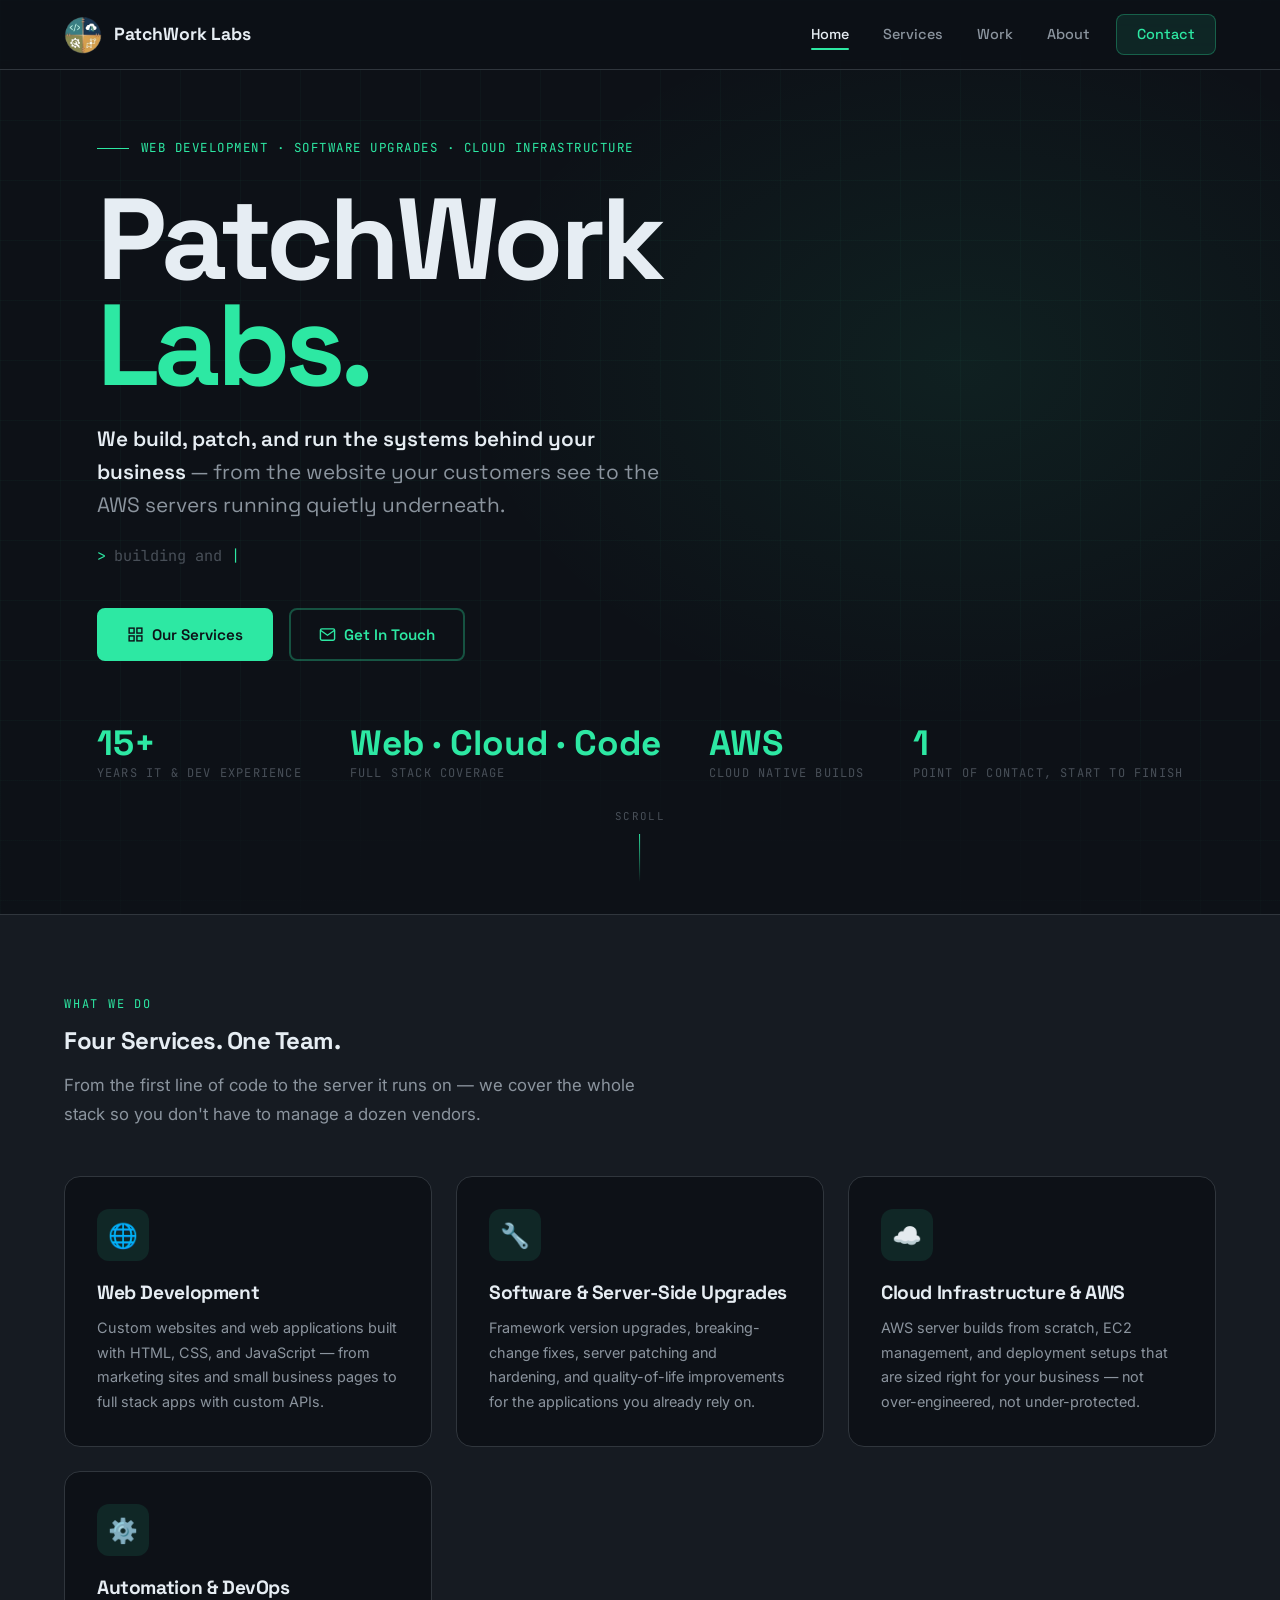
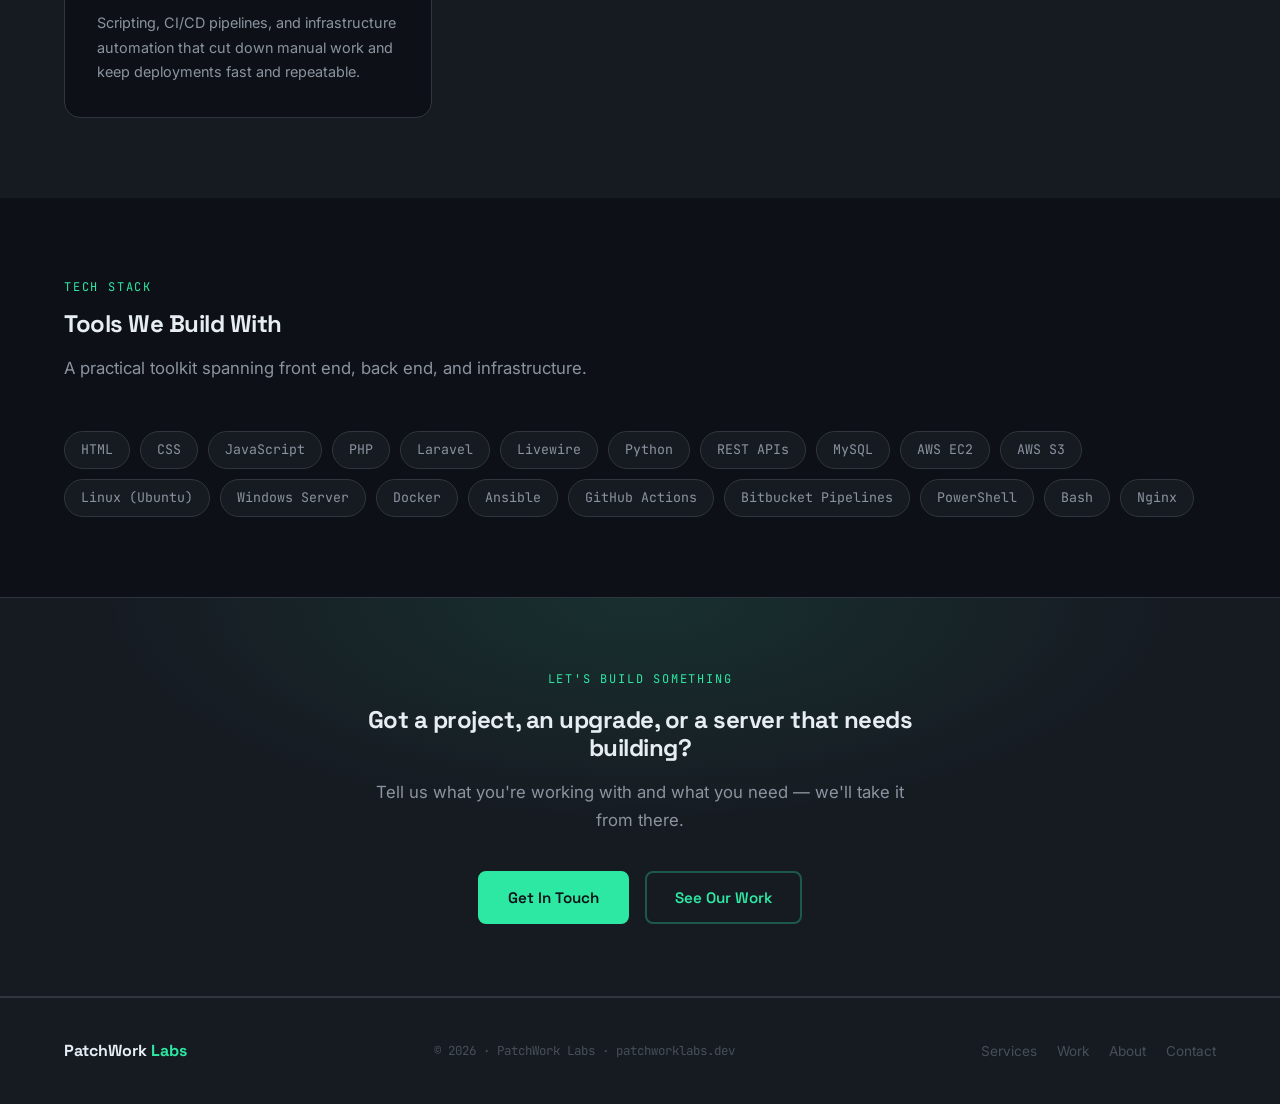
==== index.html @ 98d49770 "Build PatchWork Labs business site Add full 5-page site (home, services, work, about, contact) with " ====
<!DOCTYPE html>
<html lang="en">
<head>
  <meta charset="UTF-8" />
  <meta name="viewport" content="width=device-width, initial-scale=1.0" />
  <title>PatchWork Labs — Web Development, Software & Cloud Infrastructure</title>
  <meta name="description" content="PatchWork Labs builds and maintains the software and infrastructure that runs your business — web development, server-side software upgrades, and AWS cloud infrastructure." />
  <meta property="og:type" content="website" />
  <meta property="og:title" content="PatchWork Labs — Web Development, Software & Cloud Infrastructure" />
  <meta property="og:description" content="PatchWork Labs builds and maintains the software and infrastructure that runs your business — web development, server-side software upgrades, and AWS cloud infrastructure." />
  <meta property="og:image" content="https://patchworklabs.dev/images/logo-lockup.png" />
  <meta property="og:url" content="https://patchworklabs.dev/" />
  <link rel="preconnect" href="https://fonts.googleapis.com" />
  <link rel="preconnect" href="https://fonts.gstatic.com" crossorigin />
  <link href="https://fonts.googleapis.com/css2?family=Space+Grotesk:wght@300;400;500;600;700&family=Inter:wght@300;400;500;600&family=JetBrains+Mono:wght@400;500&display=swap" rel="stylesheet" />
  <link rel="stylesheet" href="css/style.css" />
  <link rel="icon" type="image/png" href="images/logo-badge.png" />
</head>
<body>

  <nav class="nav">
    <div class="nav-inner">
      <a href="index.html" class="nav-logo">
        <img src="images/logo-badge.png" alt="PatchWork Labs logo" class="nav-logo-icon" />
        PatchWork Labs
      </a>
      <ul class="nav-links">
        <li><a href="index.html">Home</a></li>
        <li><a href="services.html">Services</a></li>
        <li><a href="work.html">Work</a></li>
        <li><a href="about.html">About</a></li>
        <li class="nav-cta"><a href="contact.html">Contact</a></li>
      </ul>
      <button class="nav-toggle" aria-label="Toggle menu">
        <span></span><span></span><span></span>
      </button>
    </div>
  </nav>

  <div class="mobile-nav">
    <a href="index.html">Home</a>
    <a href="services.html">Services</a>
    <a href="work.html">Work</a>
    <a href="about.html">About</a>
    <a href="contact.html">Contact</a>
  </div>

  <!-- HERO -->
  <section class="hero">
    <div class="hero-content">
      <div class="hero-eyebrow">Web Development · Software Upgrades · Cloud Infrastructure</div>
      <h1 class="hero-name">
        PatchWork<br /><span class="line2">Labs.</span>
      </h1>
      <p class="hero-title">
        <strong>We build, patch, and run the systems behind your business</strong> —
        from the website your customers see to the AWS servers running quietly underneath.
      </p>
      <div class="hero-tagline">
        <span class="typing-text"></span><span class="cursor">|</span>
      </div>
      <div class="hero-cta">
        <a href="services.html" class="btn btn-primary">
          <svg viewBox="0 0 24 24" fill="none" stroke="currentColor" stroke-width="2">
            <rect x="3" y="3" width="7" height="7"/><rect x="14" y="3" width="7" height="7"/>
            <rect x="14" y="14" width="7" height="7"/><rect x="3" y="14" width="7" height="7"/>
          </svg>
          Our Services
        </a>
        <a href="contact.html" class="btn btn-outline">
          <svg viewBox="0 0 24 24" fill="none" stroke="currentColor" stroke-width="2">
            <path d="M4 4h16c1.1 0 2 .9 2 2v12c0 1.1-.9 2-2 2H4c-1.1 0-2-.9-2-2V6c0-1.1.9-2 2-2z"/>
            <polyline points="22,6 12,13 2,6"/>
          </svg>
          Get In Touch
        </a>
      </div>
      <div class="hero-stats">
        <div class="stat-item">
          <span class="stat-number">15+</span>
          <span class="stat-label">Years IT &amp; Dev Experience</span>
        </div>
        <div class="stat-item">
          <span class="stat-number">Web · Cloud · Code</span>
          <span class="stat-label">Full Stack Coverage</span>
        </div>
        <div class="stat-item">
          <span class="stat-number">AWS</span>
          <span class="stat-label">Cloud Native Builds</span>
        </div>
        <div class="stat-item">
          <span class="stat-number">1</span>
          <span class="stat-label">Point Of Contact, Start To Finish</span>
        </div>
      </div>
    </div>
    <div class="scroll-indicator">
      <span>scroll</span>
      <div class="scroll-indicator-line"></div>
    </div>
  </section>

  <!-- WHAT WE DO -->
  <section class="section-padding" style="background: var(--bg-secondary); border-top: 1px solid var(--border);">
    <div class="container">
      <span class="section-label">What We Do</span>
      <h2 class="section-title">Four Services. One Team.</h2>
      <p class="section-subtitle">From the first line of code to the server it runs on — we cover the whole stack so you don't have to manage a dozen vendors.</p>
      <div class="features-grid">
        <div class="feature-card fade-up">
          <div class="feature-icon">🌐</div>
          <h3>Web Development</h3>
          <p>Custom websites and web applications built with HTML, CSS, and JavaScript — from marketing sites and small business pages to full stack apps with custom APIs.</p>
        </div>
        <div class="feature-card fade-up">
          <div class="feature-icon">🔧</div>
          <h3>Software &amp; Server-Side Upgrades</h3>
          <p>Framework version upgrades, breaking-change fixes, server patching and hardening, and quality-of-life improvements for the applications you already rely on.</p>
        </div>
        <div class="feature-card fade-up">
          <div class="feature-icon">☁️</div>
          <h3>Cloud Infrastructure &amp; AWS</h3>
          <p>AWS server builds from scratch, EC2 management, and deployment setups that are sized right for your business — not over-engineered, not under-protected.</p>
        </div>
        <div class="feature-card fade-up">
          <div class="feature-icon">⚙️</div>
          <h3>Automation &amp; DevOps</h3>
          <p>Scripting, CI/CD pipelines, and infrastructure automation that cut down manual work and keep deployments fast and repeatable.</p>
        </div>
      </div>
    </div>
  </section>

  <!-- TECH STACK -->
  <section class="section-padding">
    <div class="container">
      <span class="section-label">Tech Stack</span>
      <h2 class="section-title">Tools We Build With</h2>
      <p class="section-subtitle">A practical toolkit spanning front end, back end, and infrastructure.</p>
      <div class="skills-cloud">
        <span class="skill-badge">HTML</span>
        <span class="skill-badge">CSS</span>
        <span class="skill-badge">JavaScript</span>
        <span class="skill-badge">PHP</span>
        <span class="skill-badge">Laravel</span>
        <span class="skill-badge">Livewire</span>
        <span class="skill-badge">Python</span>
        <span class="skill-badge">REST APIs</span>
        <span class="skill-badge">MySQL</span>
        <span class="skill-badge">AWS EC2</span>
        <span class="skill-badge">AWS S3</span>
        <span class="skill-badge">Linux (Ubuntu)</span>
        <span class="skill-badge">Windows Server</span>
        <span class="skill-badge">Docker</span>
        <span class="skill-badge">Ansible</span>
        <span class="skill-badge">GitHub Actions</span>
        <span class="skill-badge">Bitbucket Pipelines</span>
        <span class="skill-badge">PowerShell</span>
        <span class="skill-badge">Bash</span>
        <span class="skill-badge">Nginx</span>
      </div>
    </div>
  </section>

  <!-- CTA BAND -->
  <div class="cta-band">
    <div class="cta-band-inner">
      <span class="section-label" style="text-align:center; display:block; margin-bottom:16px;">Let's Build Something</span>
      <h2>Got a project, an upgrade, or a server that needs building?</h2>
      <p>Tell us what you're working with and what you need — we'll take it from there.</p>
      <div class="btn-group">
        <a href="contact.html" class="btn btn-primary">Get In Touch</a>
        <a href="work.html" class="btn btn-outline">See Our Work</a>
      </div>
    </div>
  </div>

  <footer class="footer">
    <div class="footer-inner">
      <div class="footer-brand">PatchWork <span class="accent">Labs</span></div>
      <div class="footer-copy">© 2026 · PatchWork Labs · patchworklabs.dev</div>
      <div class="footer-links">
        <a href="services.html">Services</a>
        <a href="work.html">Work</a>
        <a href="about.html">About</a>
        <a href="contact.html">Contact</a>
      </div>
    </div>
  </footer>

  <script src="js/main.js"></script>
</body>
</html>
---- css/style.css ----
/* =====================================================
   PatchWork Labs — Business Site
   Theme: Dark & Bold | Accent: Lab Green #2de8a3
   ===================================================== */

@import url('https://fonts.googleapis.com/css2?family=Space+Grotesk:wght@300;400;500;600;700&family=Inter:wght@300;400;500;600&family=JetBrains+Mono:wght@400;500&display=swap');

/* === CSS VARIABLES === */
:root {
  --bg-primary: #0d1117;
  --bg-secondary: #161b22;
  --bg-tertiary: #21262d;
  --accent: #2de8a3;
  --accent-dim: rgba(45, 232, 163, 0.1);
  --accent-border: rgba(45, 232, 163, 0.3);
  --accent-glow: 0 0 28px rgba(45, 232, 163, 0.2);
  --text-primary: #e6edf3;
  --text-secondary: #8b949e;
  --text-muted: #484f58;
  --border: #30363d;
  --success: #3fb950;
  --error: #f85149;
  --radius: 8px;
  --radius-lg: 16px;
  --radius-xl: 24px;
  --nav-height: 70px;
  --transition: 0.25s ease;
  --transition-slow: 0.45s ease;
  --font-heading: 'Space Grotesk', sans-serif;
  --font-body: 'Inter', sans-serif;
  --font-mono: 'JetBrains Mono', monospace;
  --max-width: 1200px;
  --section-padding: 80px 0;
}

/* === RESET === */
*, *::before, *::after { box-sizing: border-box; margin: 0; padding: 0; }
html { scroll-behavior: smooth; }
body {
  background-color: var(--bg-primary);
  color: var(--text-primary);
  font-family: var(--font-body);
  line-height: 1.65;
  overflow-x: hidden;
  -webkit-font-smoothing: antialiased;
}

/* === SCROLLBAR === */
::-webkit-scrollbar { width: 6px; }
::-webkit-scrollbar-track { background: var(--bg-primary); }
::-webkit-scrollbar-thumb { background: var(--border); border-radius: 3px; }
::-webkit-scrollbar-thumb:hover { background: var(--accent); }

/* === SELECTION === */
::selection { background: var(--accent-dim); color: var(--accent); }

/* === TYPOGRAPHY === */
h1, h2, h3, h4, h5 {
  font-family: var(--font-heading);
  font-weight: 700;
  line-height: 1.2;
  letter-spacing: -0.02em;
  color: var(--text-primary);
}
p { color: var(--text-secondary); }
a { color: var(--accent); text-decoration: none; transition: color var(--transition); }
a:hover { color: #fff; }
em { color: var(--text-primary); font-style: italic; }

/* === LAYOUT === */
.container { max-width: var(--max-width); margin: 0 auto; padding: 0 24px; }
.section-padding { padding: var(--section-padding); }

/* === UTILITY === */
.accent { color: var(--accent); }

.section-label {
  font-family: var(--font-mono);
  font-size: 0.75rem;
  letter-spacing: 0.15em;
  text-transform: uppercase;
  color: var(--accent);
  display: block;
  margin-bottom: 12px;
}
.section-title { margin-bottom: 16px; }
.section-subtitle {
  font-size: 1.05rem;
  color: var(--text-secondary);
  max-width: 580px;
  margin-bottom: 48px;
  line-height: 1.7;
}

.tag {
  display: inline-block;
  padding: 3px 11px;
  background: var(--accent-dim);
  border: 1px solid var(--accent-border);
  border-radius: 100px;
  font-size: 0.72rem;
  font-family: var(--font-mono);
  color: var(--accent);
  white-space: nowrap;
}

/* === BUTTONS === */
.btn {
  display: inline-flex;
  align-items: center;
  gap: 8px;
  padding: 12px 28px;
  border-radius: var(--radius);
  font-family: var(--font-heading);
  font-weight: 600;
  font-size: 0.95rem;
  cursor: pointer;
  transition: all var(--transition);
  border: 2px solid transparent;
  text-decoration: none;
  white-space: nowrap;
}
.btn svg { width: 17px; height: 17px; flex-shrink: 0; }

.btn-primary {
  background: var(--accent);
  color: var(--bg-primary);
  border-color: var(--accent);
}
.btn-primary:hover {
  background: transparent;
  color: var(--accent);
  box-shadow: var(--accent-glow);
}

.btn-outline {
  background: transparent;
  color: var(--accent);
  border-color: var(--accent-border);
}
.btn-outline:hover {
  background: var(--accent-dim);
  border-color: var(--accent);
  color: var(--accent);
  box-shadow: var(--accent-glow);
}

.btn:disabled {
  cursor: not-allowed;
  opacity: 0.6;
}

/* === NAVIGATION === */
.nav {
  position: fixed;
  top: 0; left: 0; right: 0;
  height: var(--nav-height);
  background: rgba(13, 17, 23, 0.8);
  backdrop-filter: blur(16px);
  -webkit-backdrop-filter: blur(16px);
  border-bottom: 1px solid var(--border);
  z-index: 1000;
  transition: all var(--transition);
}
.nav.scrolled {
  background: rgba(13, 17, 23, 0.98);
  box-shadow: 0 4px 30px rgba(0,0,0,0.4);
}
.nav-inner {
  display: flex;
  align-items: center;
  justify-content: space-between;
  height: 100%;
  max-width: var(--max-width);
  margin: 0 auto;
  padding: 0 24px;
}
.nav-logo {
  display: flex;
  align-items: center;
  gap: 12px;
  font-family: var(--font-heading);
  font-weight: 700;
  font-size: 1.1rem;
  color: var(--text-primary);
  text-decoration: none;
}
.nav-logo:hover { color: var(--text-primary); }
.nav-logo-icon {
  width: 38px; height: 38px;
  border-radius: 50%;
  display: block;
  flex-shrink: 0;
}
.nav-links {
  display: flex;
  align-items: center;
  gap: 2px;
  list-style: none;
}
.nav-links a {
  display: block;
  padding: 8px 16px;
  font-family: var(--font-heading);
  font-weight: 500;
  font-size: 0.9rem;
  color: var(--text-secondary);
  border-radius: var(--radius);
  position: relative;
  transition: color var(--transition);
}
.nav-links a::after {
  content: '';
  position: absolute;
  bottom: 4px; left: 16px; right: 16px;
  height: 2px;
  background: var(--accent);
  transform: scaleX(0);
  transition: transform var(--transition);
  border-radius: 1px;
}
.nav-links a:hover,
.nav-links a.active { color: var(--text-primary); }
.nav-links a:hover::after,
.nav-links a.active::after { transform: scaleX(1); }

.nav-links .nav-cta { margin-left: 8px; }
.nav-links .nav-cta a {
  padding: 8px 20px;
  background: var(--accent-dim);
  border: 1px solid var(--accent-border);
  color: var(--accent);
  transition: all var(--transition);
}
.nav-links .nav-cta a:hover {
  background: var(--accent);
  color: var(--bg-primary);
}
.nav-links .nav-cta a::after { display: none; }

.nav-toggle {
  display: none;
  flex-direction: column;
  gap: 5px;
  cursor: pointer;
  padding: 8px;
  border: none;
  background: transparent;
}
.nav-toggle span {
  display: block;
  width: 24px; height: 2px;
  background: var(--text-secondary);
  border-radius: 1px;
  transition: all var(--transition);
}
.nav-toggle.open span:nth-child(1) { transform: rotate(45deg) translate(5px, 5px); }
.nav-toggle.open span:nth-child(2) { opacity: 0; }
.nav-toggle.open span:nth-child(3) { transform: rotate(-45deg) translate(5px, -5px); }

/* === MOBILE NAV === */
.mobile-nav {
  position: fixed;
  top: var(--nav-height);
  left: 0; right: 0;
  background: rgba(13, 17, 23, 0.98);
  backdrop-filter: blur(16px);
  border-bottom: 1px solid var(--border);
  padding: 12px 24px 20px;
  z-index: 999;
  flex-direction: column;
  gap: 4px;
  display: none;
}
.mobile-nav.open { display: flex; }
.mobile-nav a {
  display: block;
  padding: 11px 16px;
  font-family: var(--font-heading);
  font-weight: 500;
  color: var(--text-secondary);
  border-radius: var(--radius);
  border-left: 2px solid transparent;
  transition: all var(--transition);
}
.mobile-nav a:hover,
.mobile-nav a.active {
  background: var(--accent-dim);
  color: var(--accent);
  border-left-color: var(--accent);
}

/* === HERO === */
.hero {
  min-height: 100vh;
  display: flex;
  align-items: center;
  padding-top: var(--nav-height);
  position: relative;
  overflow: hidden;
}
.hero::before {
  content: '';
  position: absolute; inset: 0;
  background-image:
    linear-gradient(rgba(45, 232, 163, 0.03) 1px, transparent 1px),
    linear-gradient(90deg, rgba(45, 232, 163, 0.03) 1px, transparent 1px);
  background-size: 60px 60px;
  z-index: 0;
}
.hero::after {
  content: '';
  position: absolute; inset: 0;
  background:
    radial-gradient(ellipse 60% 60% at 75% 40%, rgba(45, 232, 163, 0.07) 0%, transparent 65%),
    radial-gradient(ellipse 100% 40% at 50% 100%, var(--bg-primary) 20%, transparent 70%);
  z-index: 0;
}
.hero-content {
  position: relative;
  z-index: 1;
  max-width: var(--max-width);
  margin: 0 auto;
  padding: 60px 24px 130px;
}
.hero-eyebrow {
  display: inline-flex;
  align-items: center;
  gap: 12px;
  font-family: var(--font-mono);
  font-size: 0.78rem;
  letter-spacing: 0.12em;
  color: var(--accent);
  text-transform: uppercase;
  margin-bottom: 28px;
}
.hero-eyebrow::before {
  content: '';
  display: block;
  width: 32px; height: 1px;
  background: var(--accent);
}
.hero-name {
  font-size: clamp(3.2rem, 9vw, 7.5rem);
  font-weight: 700;
  letter-spacing: -0.04em;
  line-height: 0.92;
  margin-bottom: 24px;
}
.hero-name .line2 {
  color: var(--accent);
  display: block;
}
.hero-title {
  font-family: var(--font-heading);
  font-size: clamp(1rem, 2.2vw, 1.3rem);
  font-weight: 400;
  color: var(--text-secondary);
  margin-bottom: 20px;
  max-width: 580px;
  line-height: 1.6;
}
.hero-title strong { color: var(--text-primary); font-weight: 600; }
.hero-tagline {
  font-size: 0.95rem;
  color: var(--text-muted);
  font-family: var(--font-mono);
  margin-bottom: 40px;
  display: flex;
  align-items: center;
  gap: 8px;
  min-height: 1.5em;
}
.hero-tagline::before {
  content: '>';
  color: var(--accent);
}
.cursor {
  color: var(--accent);
  animation: blink 1s step-end infinite;
  font-weight: 300;
  margin-left: 1px;
}
@keyframes blink {
  0%, 100% { opacity: 1; }
  50% { opacity: 0; }
}
.hero-cta {
  display: flex;
  flex-wrap: wrap;
  gap: 16px;
  margin-bottom: 64px;
}
.hero-stats {
  display: flex;
  flex-wrap: wrap;
  gap: 48px;
}
.stat-item { display: flex; flex-direction: column; gap: 4px; }
.stat-number {
  font-family: var(--font-heading);
  font-size: 2.2rem;
  font-weight: 700;
  color: var(--accent);
  line-height: 1;
}
.stat-label {
  font-size: 0.75rem;
  color: var(--text-muted);
  text-transform: uppercase;
  letter-spacing: 0.1em;
  font-family: var(--font-mono);
}
.scroll-indicator {
  position: absolute;
  bottom: 32px; left: 50%;
  transform: translateX(-50%);
  z-index: 1;
  display: flex;
  flex-direction: column;
  align-items: center;
  gap: 8px;
  font-family: var(--font-mono);
  font-size: 0.68rem;
  color: var(--text-muted);
  letter-spacing: 0.12em;
  text-transform: uppercase;
}
.scroll-indicator-line {
  width: 1px; height: 48px;
  background: linear-gradient(to bottom, var(--accent), transparent);
  animation: scrollPulse 2s ease-in-out infinite;
}
@keyframes scrollPulse {
  0%, 100% { opacity: 1; }
  50% { opacity: 0.25; }
}

/* === FEATURE CARDS === */
.features-grid {
  display: grid;
  grid-template-columns: repeat(auto-fit, minmax(280px, 1fr));
  gap: 24px;
  margin-top: 48px;
}
.feature-card {
  background: var(--bg-primary);
  border: 1px solid var(--border);
  border-radius: var(--radius-lg);
  padding: 32px;
  transition: all var(--transition);
  position: relative;
  overflow: hidden;
}
.feature-card::before {
  content: '';
  position: absolute;
  top: 0; left: 0; right: 0;
  height: 2px;
  background: linear-gradient(90deg, transparent, var(--accent), transparent);
  transform: scaleX(0);
  transition: transform var(--transition-slow);
}
.feature-card:hover {
  border-color: var(--accent-border);
  transform: translateY(-5px);
  box-shadow: 0 20px 48px rgba(0,0,0,0.35), var(--accent-glow);
}
.feature-card:hover::before { transform: scaleX(1); }
.feature-icon {
  width: 52px; height: 52px;
  background: var(--accent-dim);
  border-radius: 12px;
  display: flex;
  align-items: center;
  justify-content: center;
  margin-bottom: 20px;
  font-size: 1.5rem;
}
.feature-card h3 { font-size: 1.2rem; margin-bottom: 12px; }
.feature-card p { font-size: 0.9rem; line-height: 1.7; }

/* === INCLUDED LIST (services) === */
.included-list {
  list-style: none;
  display: flex;
  flex-direction: column;
  gap: 9px;
  margin-top: 18px;
}
.included-list li {
  display: flex;
  align-items: flex-start;
  gap: 10px;
  font-size: 0.88rem;
  color: var(--text-secondary);
  line-height: 1.55;
}
.included-list li::before {
  content: '';
  width: 5px; height: 5px;
  margin-top: 8px;
  background: var(--accent);
  border-radius: 50%;
  flex-shrink: 0;
}

/* === SKILLS CLOUD === */
.skills-cloud {
  display: flex;
  flex-wrap: wrap;
  gap: 10px;
  margin-top: 32px;
}
.skill-badge {
  padding: 7px 16px;
  background: var(--bg-secondary);
  border: 1px solid var(--border);
  border-radius: 100px;
  font-size: 0.83rem;
  color: var(--text-secondary);
  font-family: var(--font-mono);
  transition: all var(--transition);
  cursor: default;
}
.skill-badge:hover {
  border-color: var(--accent-border);
  color: var(--accent);
  background: var(--accent-dim);
}

/* === CTA BAND === */
.cta-band {
  background: var(--bg-secondary);
  border-top: 1px solid var(--border);
  border-bottom: 1px solid var(--border);
  padding: 72px 0;
  text-align: center;
  position: relative;
  overflow: hidden;
}
.cta-band::before {
  content: '';
  position: absolute; inset: 0;
  background: radial-gradient(ellipse 60% 80% at 50% 0%, var(--accent-dim) 0%, transparent 70%);
}
.cta-band-inner {
  position: relative;
  z-index: 1;
  max-width: 600px;
  margin: 0 auto;
  padding: 0 24px;
}
.cta-band h2 { margin-bottom: 16px; }
.cta-band p { margin-bottom: 36px; font-size: 1.05rem; }
.btn-group { display: flex; flex-wrap: wrap; justify-content: center; gap: 16px; }

/* === PAGE HERO (inner pages) === */
.page-hero {
  padding: calc(var(--nav-height) + 56px) 0 56px;
  background: var(--bg-secondary);
  border-bottom: 1px solid var(--border);
  position: relative;
  overflow: hidden;
}
.page-hero::before {
  content: '';
  position: absolute; inset: 0;
  background-image:
    linear-gradient(rgba(45, 232, 163, 0.02) 1px, transparent 1px),
    linear-gradient(90deg, rgba(45, 232, 163, 0.02) 1px, transparent 1px);
  background-size: 40px 40px;
}
.page-hero-content {
  position: relative;
  z-index: 1;
  max-width: var(--max-width);
  margin: 0 auto;
  padding: 0 24px;
}
.page-hero h1 { font-size: clamp(2rem, 5vw, 3.5rem); margin-bottom: 12px; }
.page-hero p { font-size: 1.05rem; max-width: 520px; }

.breadcrumb {
  display: flex;
  align-items: center;
  gap: 8px;
  font-family: var(--font-mono);
  font-size: 0.78rem;
  color: var(--text-muted);
  margin-bottom: 16px;
}
.breadcrumb a { color: var(--text-muted); }
.breadcrumb a:hover { color: var(--accent); }
.breadcrumb span { color: var(--accent); }

/* === LOGO SHOWCASE === */
.logo-showcase {
  max-width: 340px;
  margin: 0 auto 48px;
  text-align: center;
  background: #f4f1ea;
  border-radius: 16px;
  padding: 28px;
}
.logo-showcase img {
  display: block;
  width: 100%;
}

/* === STORY / TEXT SECTION === */
.story-section h2 { margin-bottom: 20px; }
.story-section p {
  margin-bottom: 16px;
  font-size: 0.97rem;
  line-height: 1.78;
}

/* === HIGHLIGHTS === */
.highlights {
  margin-top: 48px;
  background: var(--bg-secondary);
  border: 1px solid var(--border);
  border-radius: var(--radius-lg);
  padding: 32px;
}
.highlights h3 { margin-bottom: 24px; }
.highlights-grid {
  display: grid;
  grid-template-columns: repeat(auto-fit, minmax(190px, 1fr));
  gap: 24px;
}
.highlight { display: flex; flex-direction: column; gap: 8px; }
.highlight-icon { font-size: 2rem; }
.highlight-text { font-size: 0.88rem; color: var(--text-secondary); line-height: 1.55; }

/* === LIGHTBOX === */
.lightbox {
  position: fixed;
  inset: 0;
  background: rgba(5, 8, 12, 0.96);
  backdrop-filter: blur(10px);
  -webkit-backdrop-filter: blur(10px);
  z-index: 9000;
  display: flex;
  align-items: center;
  justify-content: center;
  opacity: 0;
  pointer-events: none;
  transition: opacity 0.3s ease;
}
.lightbox.open { opacity: 1; pointer-events: auto; }

.lightbox-img-wrap {
  max-width: 90vw;
  max-height: 86vh;
  display: flex;
  align-items: center;
  justify-content: center;
  position: relative;
}
.lightbox-img {
  max-width: 90vw;
  max-height: 86vh;
  object-fit: contain;
  border-radius: var(--radius);
  box-shadow: 0 0 80px rgba(0, 0, 0, 0.7), 0 0 40px rgba(45, 232, 163, 0.08);
  transition: opacity 0.2s ease;
  display: block;
}
.lightbox-img.swapping { opacity: 0; }

.lightbox-close {
  position: fixed;
  top: 20px; right: 20px;
  width: 46px; height: 46px;
  background: rgba(22, 27, 34, 0.9);
  border: 1px solid var(--border);
  border-radius: 50%;
  color: var(--text-secondary);
  font-size: 1.6rem;
  cursor: pointer;
  display: flex; align-items: center; justify-content: center;
  transition: all var(--transition);
  z-index: 9001;
  line-height: 1;
}
.lightbox-close:hover { border-color: var(--accent); color: var(--accent); background: var(--accent-dim); }

.lightbox-nav {
  position: fixed;
  top: 50%; transform: translateY(-50%);
  width: 56px; height: 56px;
  background: rgba(22, 27, 34, 0.88);
  border: 1px solid var(--border);
  border-radius: 50%;
  color: var(--text-primary);
  font-size: 1.8rem;
  cursor: pointer;
  display: flex; align-items: center; justify-content: center;
  transition: all var(--transition);
  z-index: 9001;
  line-height: 1;
}
.lightbox-nav:hover {
  background: var(--accent);
  color: var(--bg-primary);
  border-color: var(--accent);
  box-shadow: var(--accent-glow);
  transform: translateY(-50%) scale(1.08);
}
.lightbox-nav.lb-prev { left: 20px; }
.lightbox-nav.lb-next { right: 20px; }
.lightbox-nav.lb-hidden { display: none; }

.lightbox-counter {
  position: fixed;
  bottom: 24px; left: 50%; transform: translateX(-50%);
  font-family: var(--font-mono);
  font-size: 0.78rem;
  color: rgba(255, 255, 255, 0.55);
  background: rgba(13, 17, 23, 0.75);
  padding: 5px 16px;
  border-radius: 100px;
  border: 1px solid var(--border);
  letter-spacing: 0.12em;
}

.lightbox-hint {
  position: fixed;
  bottom: 24px; right: 20px;
  font-family: var(--font-mono);
  font-size: 0.7rem;
  color: rgba(255, 255, 255, 0.3);
  letter-spacing: 0.08em;
}

/* Zoom cursor hint on all project images that have real photos */
.project-image.has-photo { cursor: zoom-in; }
.project-image.has-photo::after {
  content: '';
  position: absolute;
  top: 10px; right: 10px;
  width: 30px; height: 30px;
  background: rgba(13, 17, 23, 0.75);
  border: 1px solid var(--accent-border);
  border-radius: 7px;
  background-image: url("data:image/svg+xml,%3Csvg xmlns='http://www.w3.org/2000/svg' viewBox='0 0 24 24' fill='none' stroke='%232de8a3' stroke-width='2'%3E%3Ccircle cx='11' cy='11' r='8'/%3E%3Cpath d='M21 21l-4.35-4.35'/%3E%3Cline x1='11' y1='8' x2='11' y2='14'/%3E%3Cline x1='8' y1='11' x2='14' y2='11'/%3E%3C/svg%3E");
  background-size: 16px;
  background-repeat: no-repeat;
  background-position: center;
  opacity: 0;
  transition: opacity var(--transition);
  z-index: 2;
  pointer-events: none;
}
.project-image.has-photo:hover::after { opacity: 1; }

/* === IMAGE CAROUSEL === */
.carousel { position: relative; overflow: hidden; }
.carousel-slide {
  position: absolute; inset: 0;
  opacity: 0;
  transition: opacity 0.5s ease;
  pointer-events: none;
}
.carousel-slide.active { opacity: 1; pointer-events: auto; }
.carousel-slide img { width: 100%; height: 100%; object-fit: cover; display: block; }

.carousel-btn {
  position: absolute;
  top: 50%; transform: translateY(-50%);
  width: 32px; height: 32px;
  background: rgba(13, 17, 23, 0.7);
  border: 1px solid var(--accent-border);
  color: var(--accent);
  border-radius: 50%;
  cursor: pointer;
  font-size: 1.1rem;
  display: flex; align-items: center; justify-content: center;
  transition: all var(--transition);
  z-index: 3;
  opacity: 0.7;
  line-height: 1;
  padding: 0;
}
.carousel-btn:hover { opacity: 1; background: var(--accent); color: var(--bg-primary); transform: translateY(-50%) scale(1.1); }
.carousel-btn.prev { left: 10px; }
.carousel-btn.next { right: 10px; }

.carousel-dots {
  position: absolute;
  bottom: 10px; left: 50%; transform: translateX(-50%);
  display: flex; gap: 6px;
  z-index: 3;
}
.carousel-dot {
  width: 7px; height: 7px;
  background: rgba(255, 255, 255, 0.5);
  border-radius: 50%;
  cursor: pointer;
  transition: all var(--transition);
  border: none;
  padding: 0;
}
.carousel-dot.active {
  background: var(--accent);
  transform: scale(1.3);
  box-shadow: 0 0 6px var(--accent);
}

/* === WORK / PORTFOLIO PAGE === */
.portfolio-grid {
  display: grid;
  grid-template-columns: repeat(auto-fill, minmax(340px, 1fr));
  gap: 24px;
  margin-top: 48px;
}
.project-card {
  background: var(--bg-secondary);
  border: 1px solid var(--border);
  border-radius: var(--radius-lg);
  overflow: hidden;
  transition: all var(--transition);
  display: flex;
  flex-direction: column;
}
.project-card:hover {
  border-color: var(--accent-border);
  transform: translateY(-5px);
  box-shadow: 0 24px 56px rgba(0,0,0,0.4), var(--accent-glow);
}
.project-image {
  aspect-ratio: 16/9;
  overflow: hidden;
  background: var(--bg-tertiary);
  position: relative;
}
.project-image.carousel { overflow: hidden; }
.project-image img {
  width: 100%; height: 100%;
  object-fit: cover;
  transition: transform var(--transition-slow);
}
.project-card:hover .project-image img { transform: scale(1.05); }
.project-image-placeholder {
  width: 100%; height: 100%;
  display: flex;
  flex-direction: column;
  align-items: center;
  justify-content: center;
  gap: 10px;
  color: var(--text-muted);
  font-family: var(--font-mono);
  font-size: 0.72rem;
}
.project-image-placeholder svg { width: 36px; height: 36px; opacity: 0.25; }
.project-type-badge {
  position: absolute;
  top: 12px; left: 12px;
  padding: 4px 10px;
  background: rgba(13, 17, 23, 0.9);
  border: 1px solid var(--accent-border);
  border-radius: 4px;
  font-size: 0.68rem;
  font-family: var(--font-mono);
  color: var(--accent);
  backdrop-filter: blur(4px);
}
.project-body {
  padding: 24px;
  flex: 1;
  display: flex;
  flex-direction: column;
}
.project-body h3 {
  font-size: 1.05rem;
  margin-bottom: 10px;
  transition: color var(--transition);
}
.project-card:hover .project-body h3 { color: var(--accent); }
.project-body p { font-size: 0.88rem; line-height: 1.65; flex: 1; margin-bottom: 18px; }
.project-tags { display: flex; flex-wrap: wrap; gap: 6px; margin-bottom: 18px; }
.project-links { display: flex; gap: 16px; margin-top: auto; }
.project-link {
  display: flex;
  align-items: center;
  gap: 5px;
  font-size: 0.78rem;
  font-family: var(--font-mono);
  color: var(--text-muted);
  transition: color var(--transition);
}
.project-link:hover { color: var(--accent); }
.project-link svg { width: 13px; height: 13px; }

/* === CONTACT === */
.contact-grid {
  display: grid;
  grid-template-columns: repeat(auto-fit, minmax(220px, 1fr));
  gap: 20px;
  margin-top: 48px;
}
.contact-card {
  background: var(--bg-secondary);
  border: 1px solid var(--border);
  border-radius: var(--radius-lg);
  padding: 28px 24px;
  display: flex;
  flex-direction: column;
  align-items: center;
  text-align: center;
  gap: 10px;
  text-decoration: none;
  transition: all var(--transition);
}
.contact-card:hover {
  border-color: var(--accent-border);
  background: var(--accent-dim);
  transform: translateY(-4px);
  box-shadow: var(--accent-glow);
}
.contact-icon {
  width: 50px; height: 50px;
  background: var(--accent-dim);
  border-radius: 14px;
  display: flex;
  align-items: center;
  justify-content: center;
  margin-bottom: 4px;
}
.contact-icon svg { width: 22px; height: 22px; color: var(--accent); }
.contact-label {
  font-size: 0.7rem;
  text-transform: uppercase;
  letter-spacing: 0.12em;
  color: var(--text-muted);
  font-family: var(--font-mono);
}
.contact-value {
  font-family: var(--font-heading);
  font-weight: 600;
  font-size: 0.9rem;
  color: var(--text-primary);
  word-break: break-word;
}

/* === CONTACT FORM === */
.form-card {
  background: var(--bg-secondary);
  border: 1px solid var(--border);
  border-radius: var(--radius-lg);
  padding: 40px;
  max-width: 640px;
  margin: 48px auto 0;
}
.form-group { margin-bottom: 22px; }
.form-group label {
  display: block;
  margin-bottom: 8px;
  font-family: var(--font-mono);
  font-size: 0.75rem;
  letter-spacing: 0.1em;
  text-transform: uppercase;
  color: var(--text-secondary);
}
.form-group input,
.form-group textarea {
  width: 100%;
  padding: 12px 16px;
  background: var(--bg-primary);
  border: 1px solid var(--border);
  border-radius: var(--radius);
  color: var(--text-primary);
  font-family: var(--font-body);
  font-size: 0.95rem;
  transition: border-color var(--transition);
}
.form-group input:focus,
.form-group textarea:focus {
  outline: none;
  border-color: var(--accent);
}
.form-group textarea { resize: vertical; min-height: 140px; }
.form-char-count {
  text-align: right;
  font-size: 0.75rem;
  color: var(--text-muted);
  font-family: var(--font-mono);
  margin-top: 6px;
}
.form-char-count.limit-near { color: var(--error); }
.form-honeypot { position: absolute; left: -9999px; opacity: 0; }
.form-status {
  margin-top: 18px;
  font-size: 0.88rem;
  font-family: var(--font-mono);
}
.form-status.success { color: var(--success); }
.form-status.error { color: var(--error); }

/* === FOOTER === */
.footer {
  background: var(--bg-secondary);
  border-top: 1px solid var(--border);
  padding: 40px 0;
}
.footer-inner {
  max-width: var(--max-width);
  margin: 0 auto;
  padding: 0 24px;
  display: flex;
  align-items: center;
  justify-content: space-between;
  flex-wrap: wrap;
  gap: 20px;
}
.footer-brand { font-family: var(--font-heading); font-weight: 700; font-size: 1rem; }
.footer-copy { font-size: 0.78rem; color: var(--text-muted); font-family: var(--font-mono); }
.footer-links { display: flex; gap: 20px; }
.footer-links a { color: var(--text-muted); font-size: 0.85rem; transition: color var(--transition); }
.footer-links a:hover { color: var(--accent); }

/* === SCROLL ANIMATIONS === */
.fade-up {
  opacity: 0;
  transform: translateY(28px);
  transition: opacity 0.6s ease, transform 0.6s ease;
}
.fade-up.visible { opacity: 1; transform: translateY(0); }
.fade-up:nth-child(2) { transition-delay: 0.1s; }
.fade-up:nth-child(3) { transition-delay: 0.2s; }
.fade-up:nth-child(4) { transition-delay: 0.3s; }
.fade-up:nth-child(5) { transition-delay: 0.4s; }
.fade-up:nth-child(6) { transition-delay: 0.5s; }

/* === RESPONSIVE === */
@media (max-width: 768px) {
  :root { --nav-height: 64px; --section-padding: 60px 0; }
  .nav-links { display: none; }
  .nav-toggle { display: flex; }

  .portfolio-grid { grid-template-columns: 1fr; }
  .hero-stats { gap: 28px; }
  .footer-inner { justify-content: center; text-align: center; }
  .footer-links { justify-content: center; }
  .form-card { padding: 28px; }
}

@media (max-width: 480px) {
  .contact-grid { grid-template-columns: 1fr 1fr; }
  .hero-cta { flex-direction: column; }
  .hero-cta .btn { justify-content: center; }
  .cta-band .btn-group { flex-direction: column; align-items: center; }
}
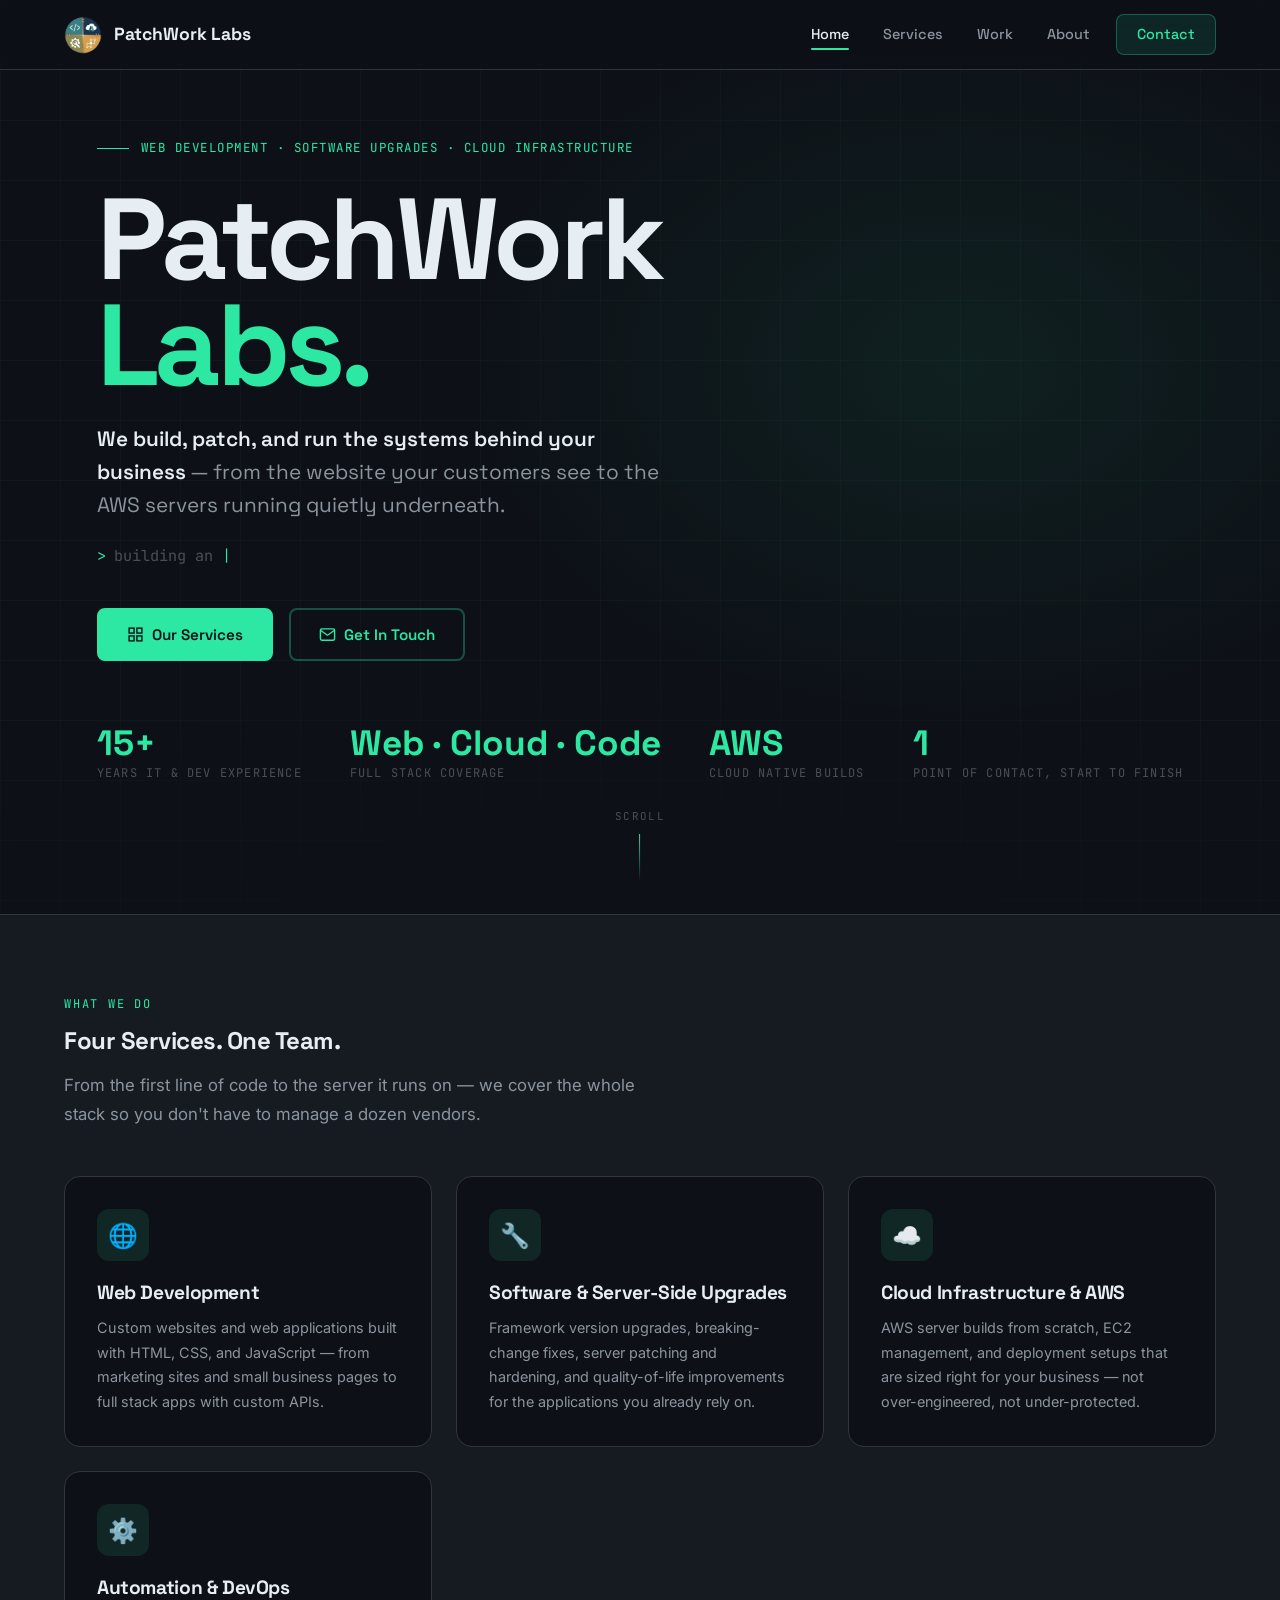
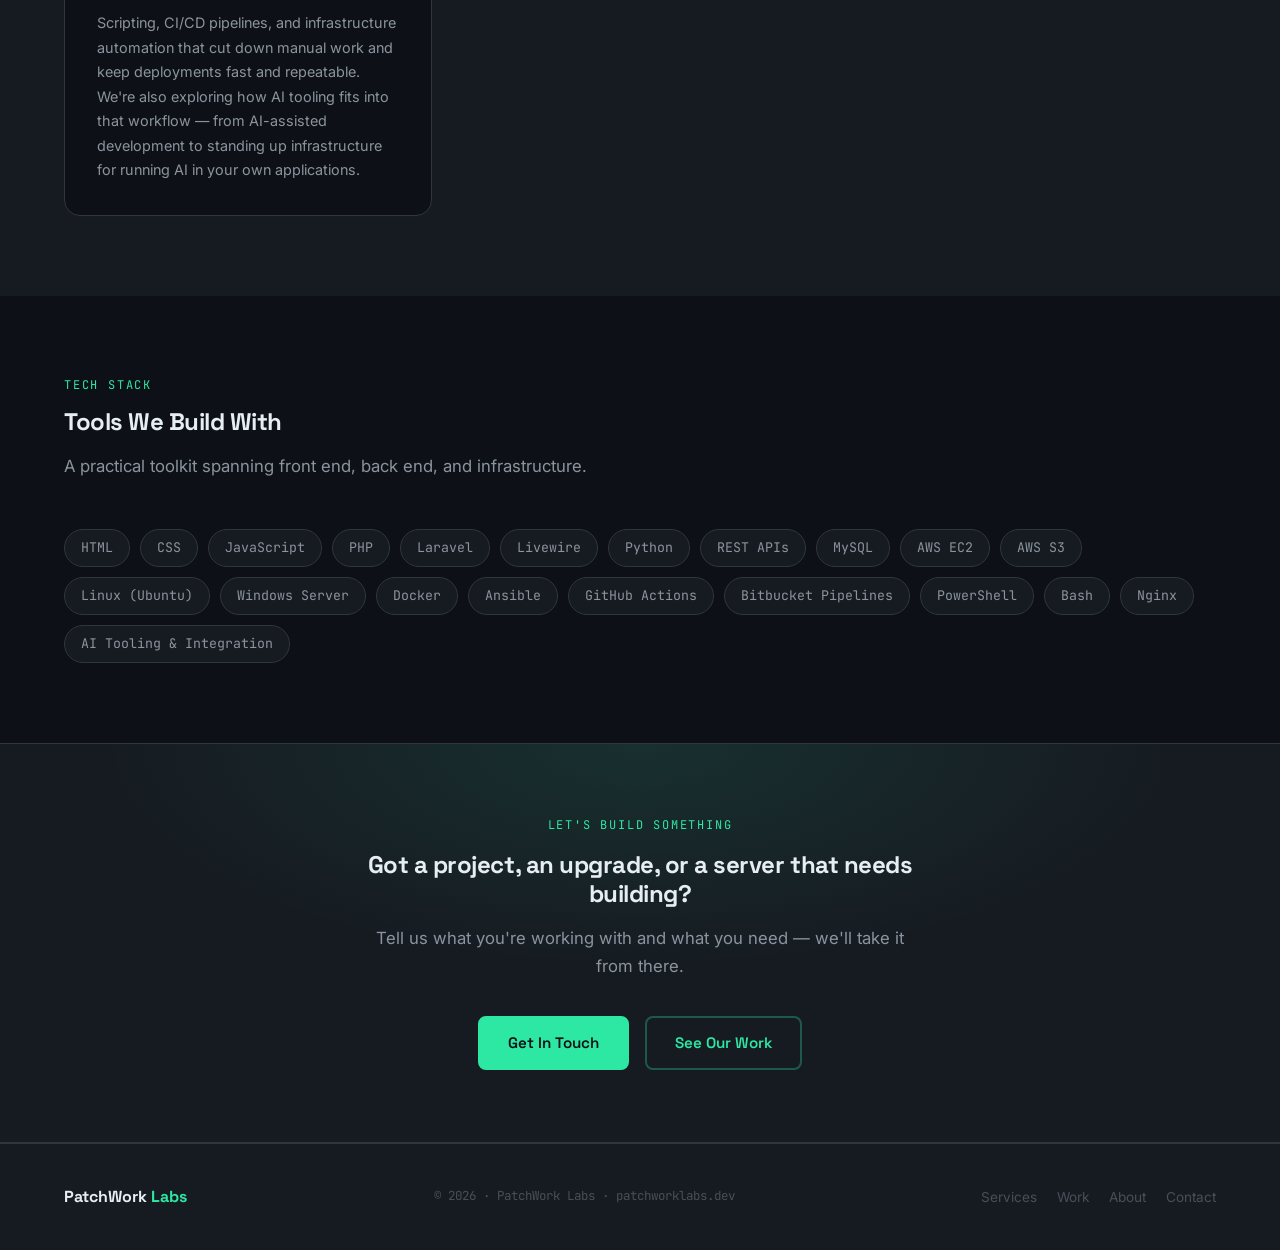
==== commit 3186bf40: "Mention AI tooling work in tech stack and automation services Co-Authored-By: Claude Sonnet 4.6 <nor" ====
--- a/index.html
+++ b/index.html
@@ -125,7 +125,7 @@
         <div class="feature-card fade-up">
           <div class="feature-icon">⚙️</div>
           <h3>Automation &amp; DevOps</h3>
-          <p>Scripting, CI/CD pipelines, and infrastructure automation that cut down manual work and keep deployments fast and repeatable.</p>
+          <p>Scripting, CI/CD pipelines, and infrastructure automation that cut down manual work and keep deployments fast and repeatable. We're also exploring how AI tooling fits into that workflow — from AI-assisted development to standing up infrastructure for running AI in your own applications.</p>
         </div>
       </div>
     </div>
@@ -158,6 +158,7 @@
         <span class="skill-badge">PowerShell</span>
         <span class="skill-badge">Bash</span>
         <span class="skill-badge">Nginx</span>
+        <span class="skill-badge">AI Tooling &amp; Integration</span>
       </div>
     </div>
   </section>
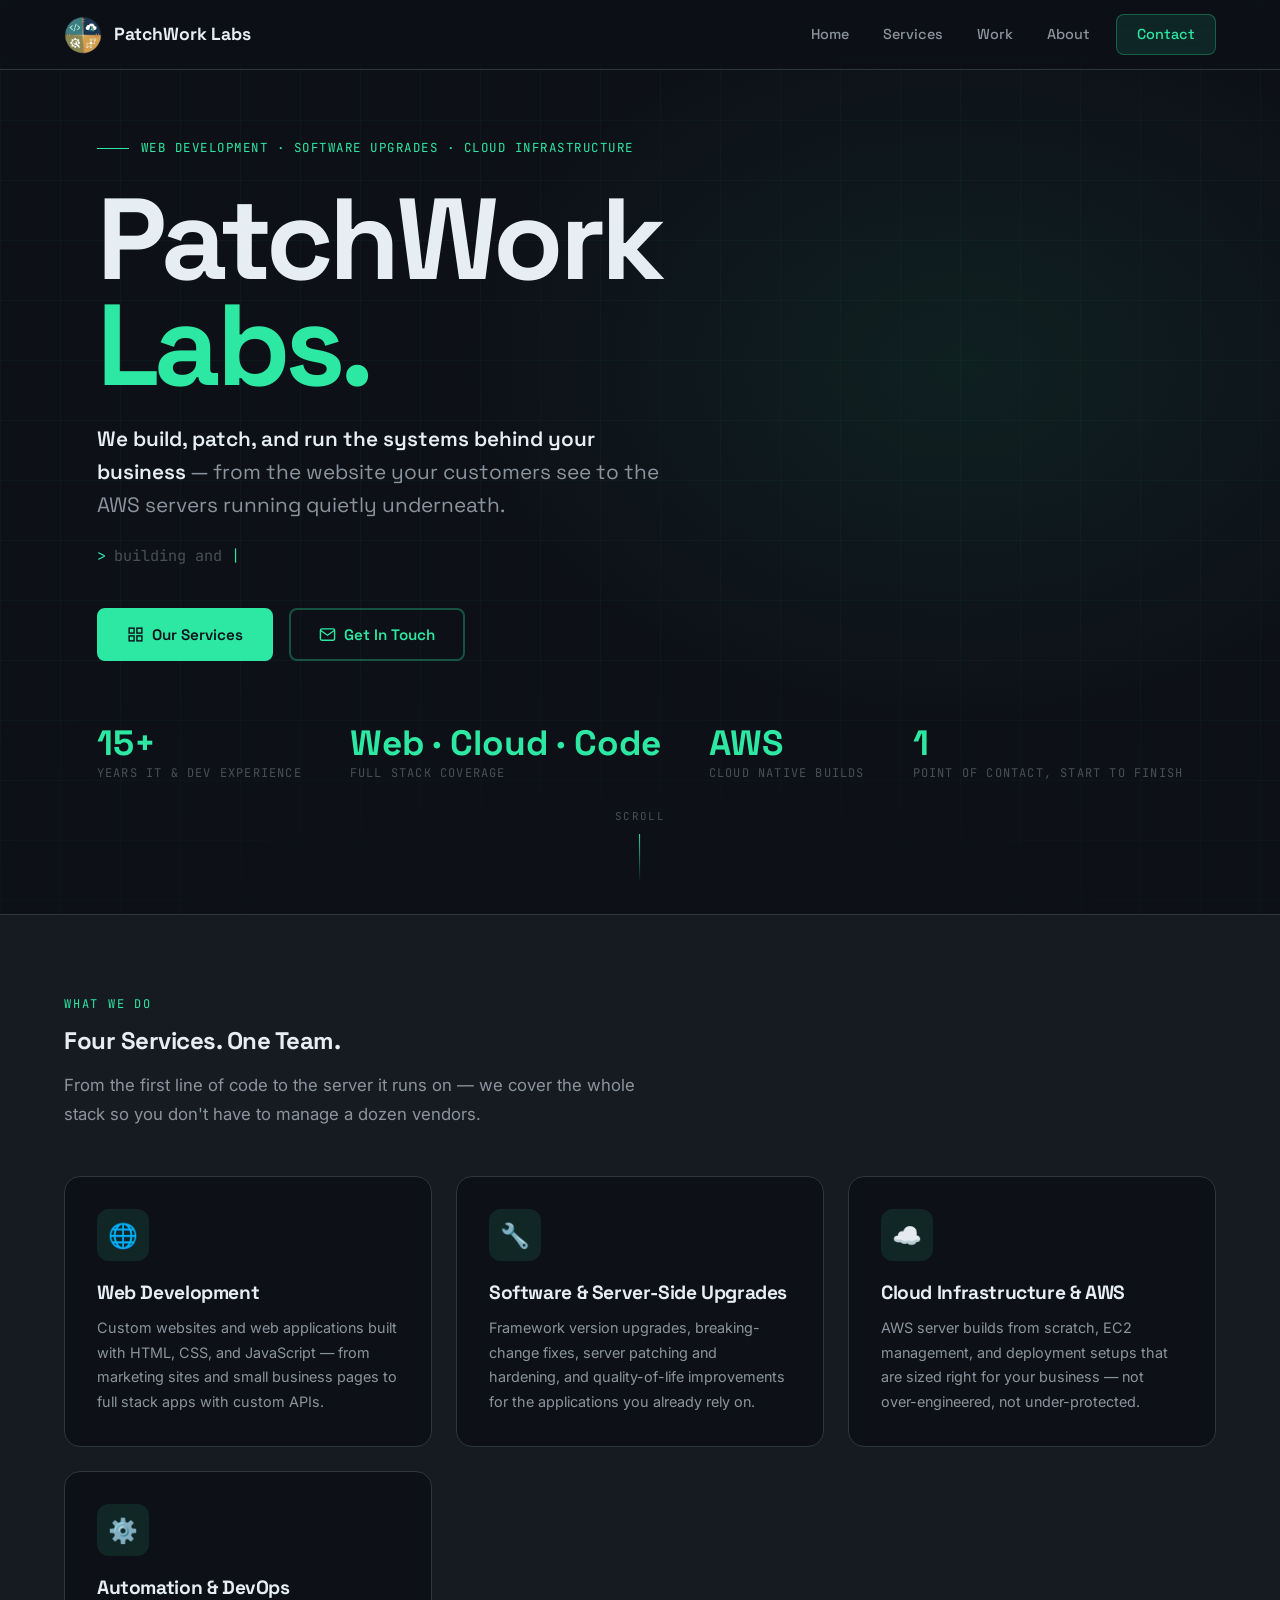
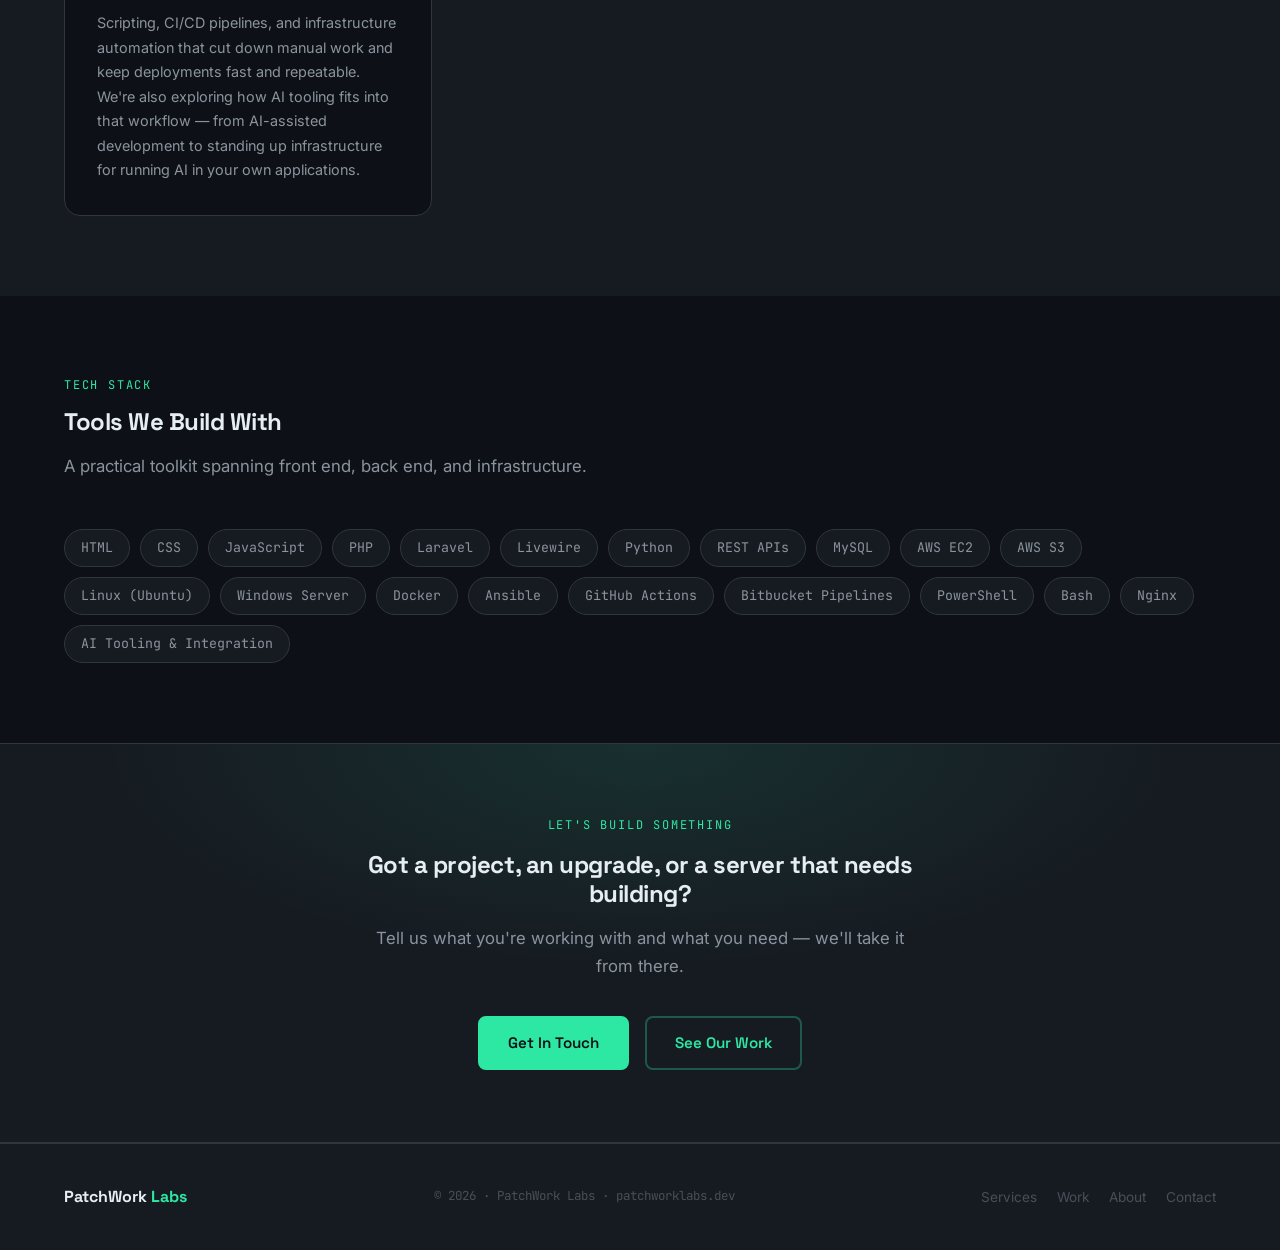
==== commit ec6474eb: "Switch internal links to extensionless URLs Removes .html extensions from all nav, footer, CTA, and " ====
--- a/index.html
+++ b/index.html
@@ -20,16 +20,16 @@
 
   <nav class="nav">
     <div class="nav-inner">
-      <a href="index.html" class="nav-logo">
+      <a href="/" class="nav-logo">
         <img src="images/logo-badge.png" alt="PatchWork Labs logo" class="nav-logo-icon" />
         PatchWork Labs
       </a>
       <ul class="nav-links">
-        <li><a href="index.html">Home</a></li>
-        <li><a href="services.html">Services</a></li>
-        <li><a href="work.html">Work</a></li>
-        <li><a href="about.html">About</a></li>
-        <li class="nav-cta"><a href="contact.html">Contact</a></li>
+        <li><a href="/">Home</a></li>
+        <li><a href="services">Services</a></li>
+        <li><a href="work">Work</a></li>
+        <li><a href="about">About</a></li>
+        <li class="nav-cta"><a href="contact">Contact</a></li>
       </ul>
       <button class="nav-toggle" aria-label="Toggle menu">
         <span></span><span></span><span></span>
@@ -38,11 +38,11 @@
   </nav>
 
   <div class="mobile-nav">
-    <a href="index.html">Home</a>
-    <a href="services.html">Services</a>
-    <a href="work.html">Work</a>
-    <a href="about.html">About</a>
-    <a href="contact.html">Contact</a>
+    <a href="/">Home</a>
+    <a href="services">Services</a>
+    <a href="work">Work</a>
+    <a href="about">About</a>
+    <a href="contact">Contact</a>
   </div>
 
   <!-- HERO -->
@@ -60,14 +60,14 @@
         <span class="typing-text"></span><span class="cursor">|</span>
       </div>
       <div class="hero-cta">
-        <a href="services.html" class="btn btn-primary">
+        <a href="services" class="btn btn-primary">
           <svg viewBox="0 0 24 24" fill="none" stroke="currentColor" stroke-width="2">
             <rect x="3" y="3" width="7" height="7"/><rect x="14" y="3" width="7" height="7"/>
             <rect x="14" y="14" width="7" height="7"/><rect x="3" y="14" width="7" height="7"/>
           </svg>
           Our Services
         </a>
-        <a href="contact.html" class="btn btn-outline">
+        <a href="contact" class="btn btn-outline">
           <svg viewBox="0 0 24 24" fill="none" stroke="currentColor" stroke-width="2">
             <path d="M4 4h16c1.1 0 2 .9 2 2v12c0 1.1-.9 2-2 2H4c-1.1 0-2-.9-2-2V6c0-1.1.9-2 2-2z"/>
             <polyline points="22,6 12,13 2,6"/>
@@ -170,8 +170,8 @@
       <h2>Got a project, an upgrade, or a server that needs building?</h2>
       <p>Tell us what you're working with and what you need — we'll take it from there.</p>
       <div class="btn-group">
-        <a href="contact.html" class="btn btn-primary">Get In Touch</a>
-        <a href="work.html" class="btn btn-outline">See Our Work</a>
+        <a href="contact" class="btn btn-primary">Get In Touch</a>
+        <a href="work" class="btn btn-outline">See Our Work</a>
       </div>
     </div>
   </div>
@@ -181,10 +181,10 @@
       <div class="footer-brand">PatchWork <span class="accent">Labs</span></div>
       <div class="footer-copy">© 2026 · PatchWork Labs · patchworklabs.dev</div>
       <div class="footer-links">
-        <a href="services.html">Services</a>
-        <a href="work.html">Work</a>
-        <a href="about.html">About</a>
-        <a href="contact.html">Contact</a>
+        <a href="services">Services</a>
+        <a href="work">Work</a>
+        <a href="about">About</a>
+        <a href="contact">Contact</a>
       </div>
     </div>
   </footer>
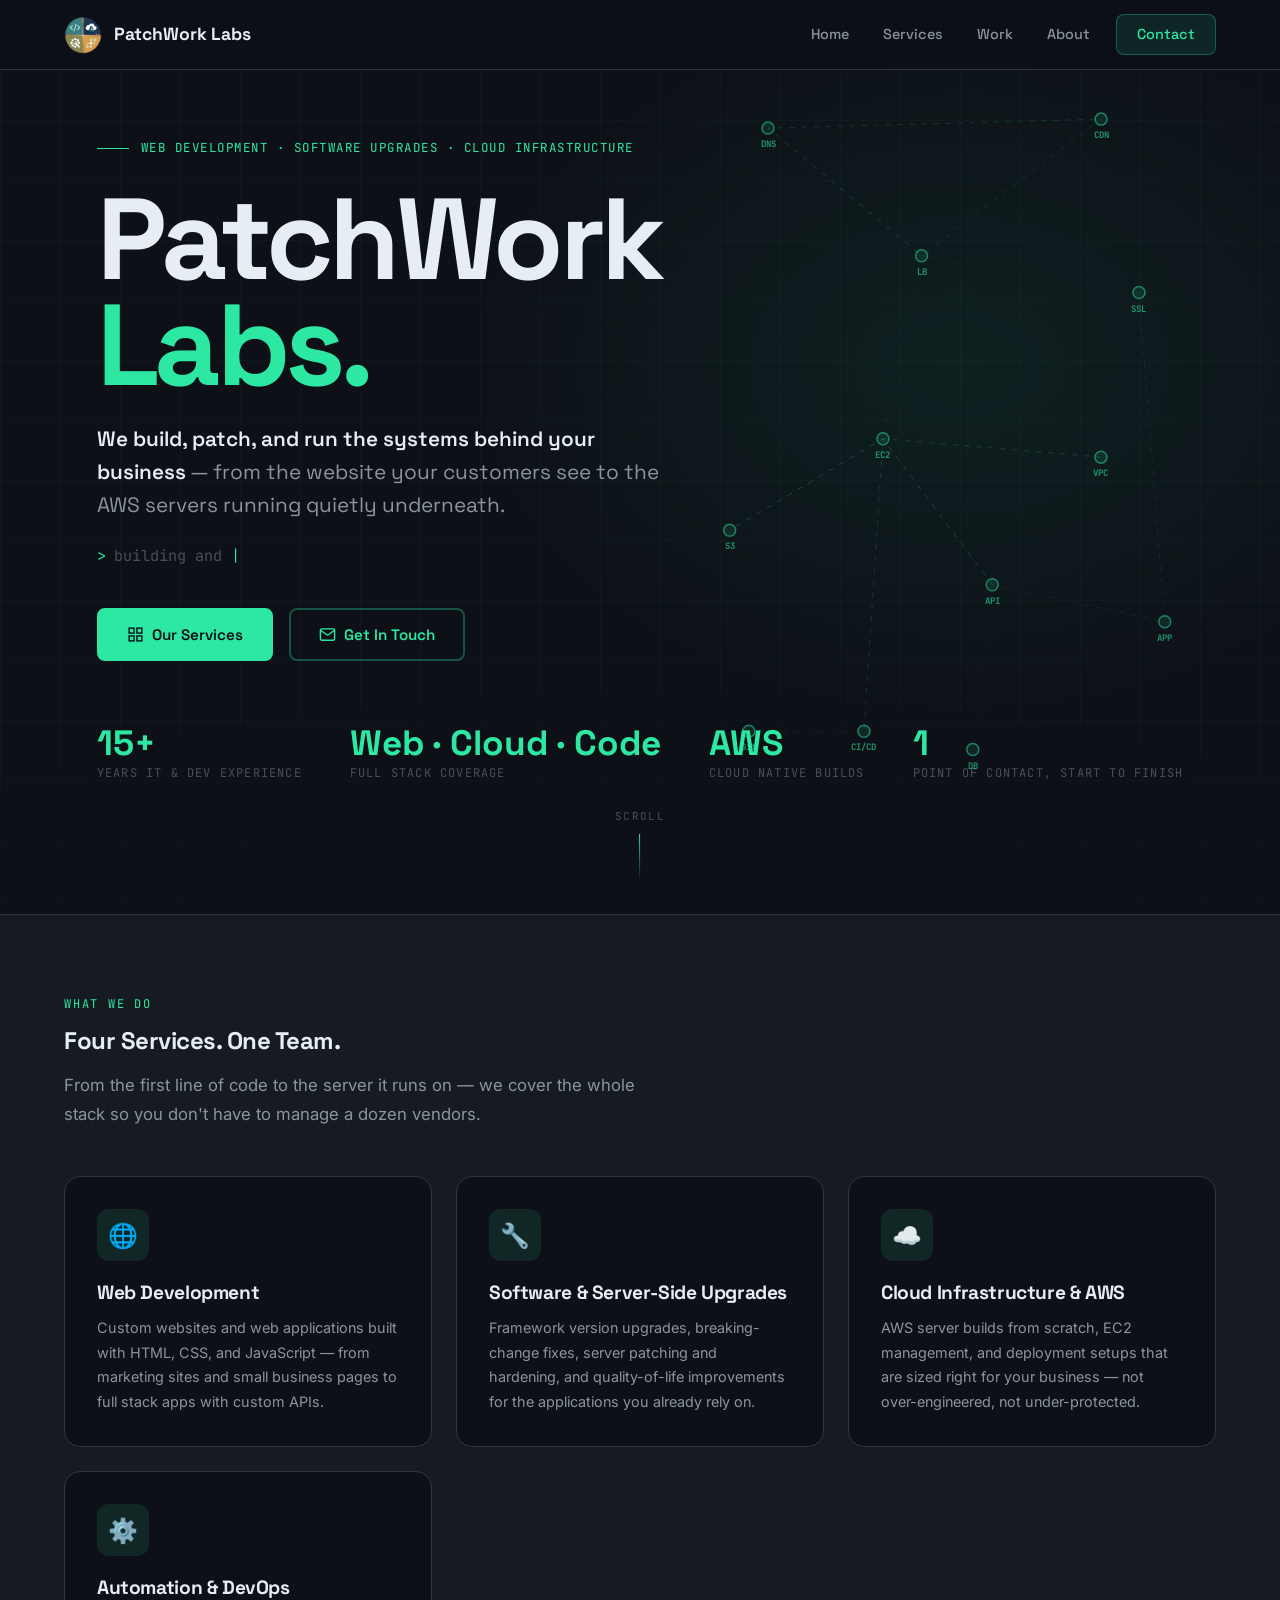
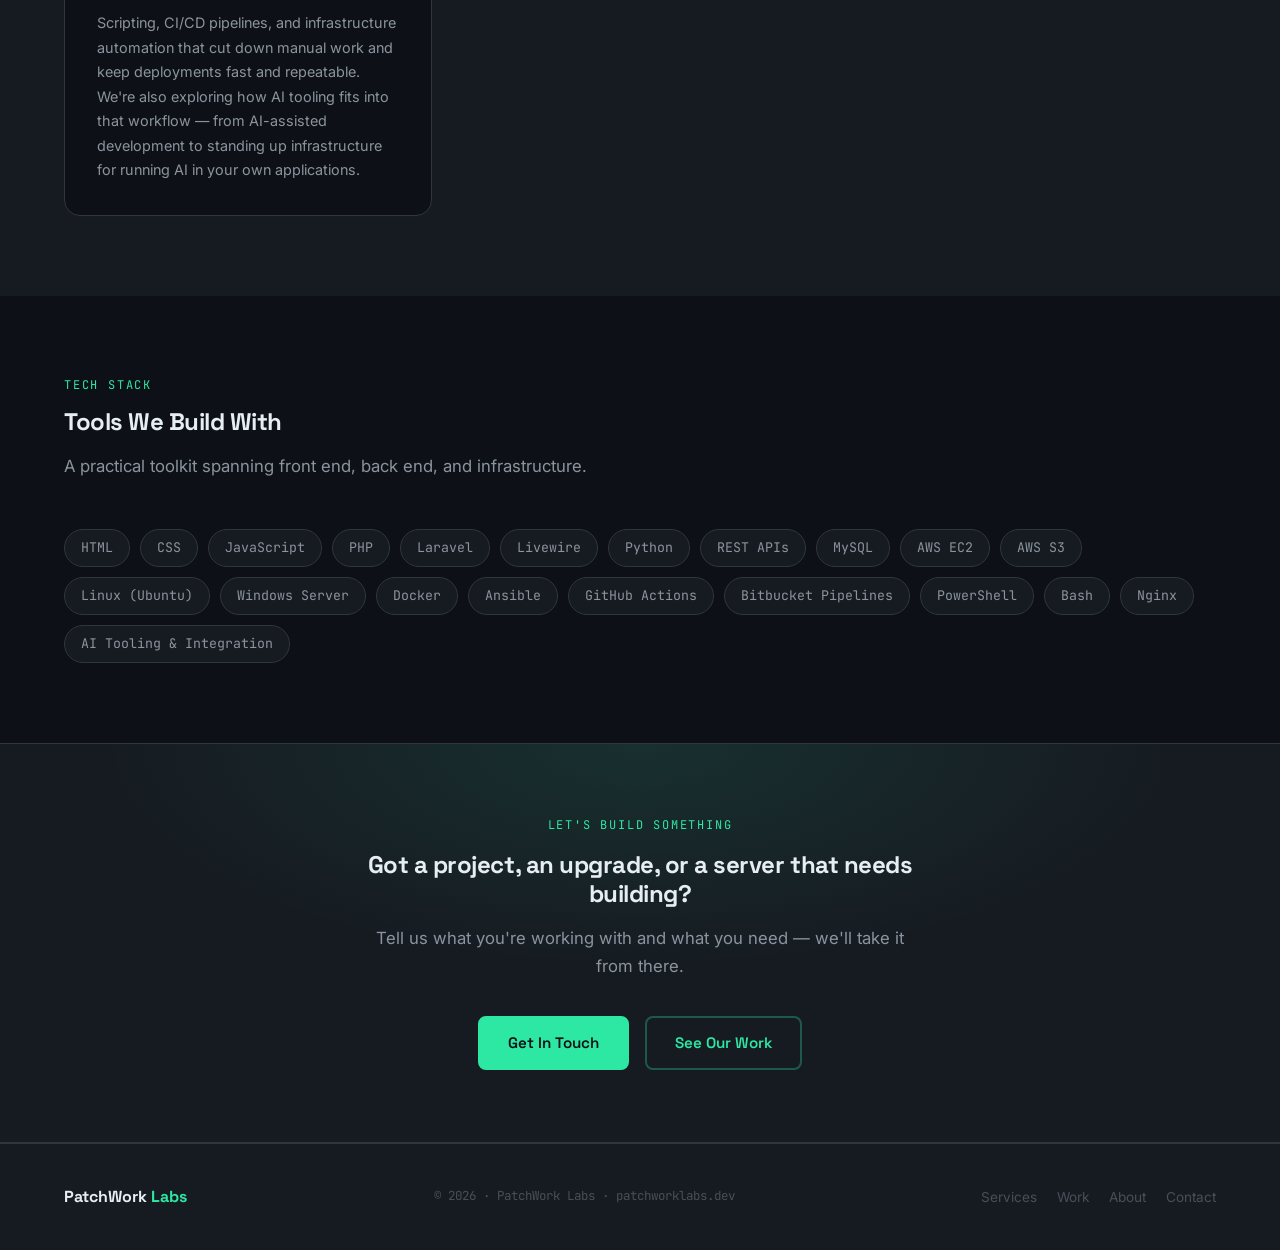
==== commit 058db354: "Add interactive topology diagram to hero section Animated node network on the right side of the hero" ====
--- a/index.html
+++ b/index.html
@@ -94,6 +94,7 @@
         </div>
       </div>
     </div>
+    <canvas id="topology"></canvas>
     <div class="scroll-indicator">
       <span>scroll</span>
       <div class="scroll-indicator-line"></div>
--- a/css/style.css
+++ b/css/style.css
@@ -411,6 +411,17 @@
   letter-spacing: 0.1em;
   font-family: var(--font-mono);
 }
+/* === TOPOLOGY CANVAS === */
+#topology {
+  position: absolute;
+  top: 0;
+  right: 0;
+  width: 50%;
+  height: 100%;
+  pointer-events: none;
+  z-index: 1;
+}
+
 .scroll-indicator {
   position: absolute;
   bottom: 32px; left: 50%;
@@ -1039,6 +1050,7 @@
   :root { --nav-height: 64px; --section-padding: 60px 0; }
   .nav-links { display: none; }
   .nav-toggle { display: flex; }
+  #topology { display: none; }
 
   .portfolio-grid { grid-template-columns: 1fr; }
   .hero-stats { gap: 28px; }
